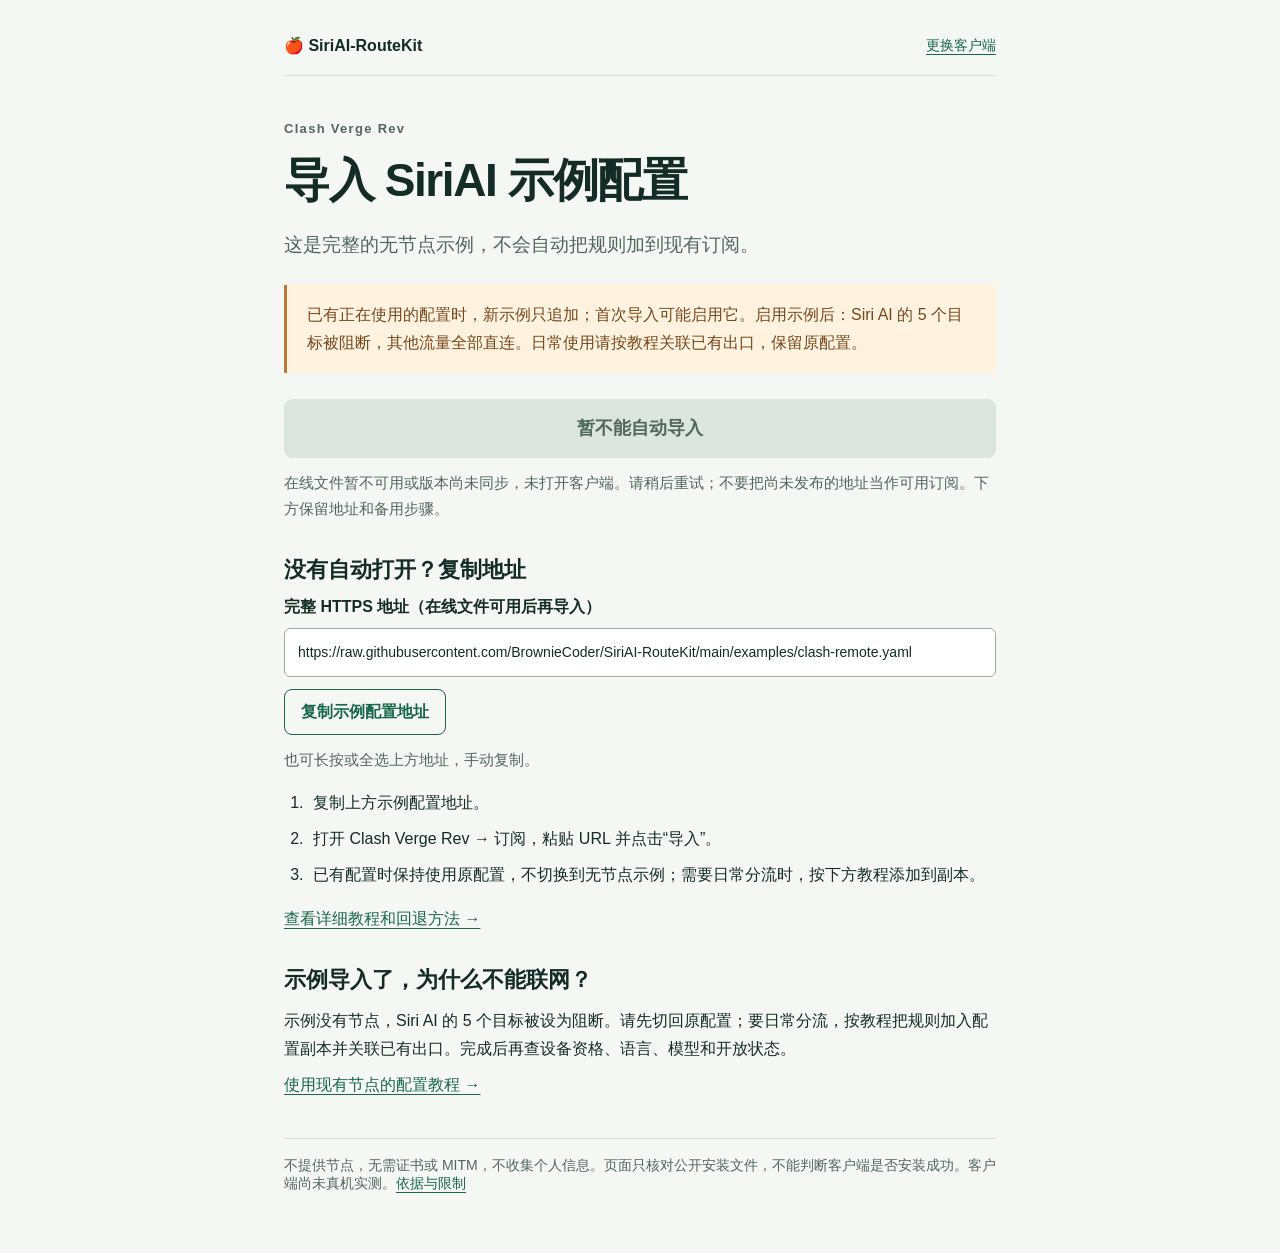
==== install/clash-verge-rev.html @ 9b333326 "feat(install): add client landing pages and installation-first guides" ====
<!doctype html>
<html lang="zh-CN">
<head><meta charset="utf-8"><meta name="viewport" content="width=device-width,initial-scale=1"><title>导入 SiriAI 示例配置 · SiriAI-RouteKit</title><link rel="stylesheet" href="style.css"><script src="install.js" defer></script></head>
<body data-client="clash-verge-rev"><main>
<header><strong>🍎 SiriAI-RouteKit</strong><a href="index.html">更换客户端</a></header>
<p class="eyebrow">Clash Verge Rev</p><h1>导入 SiriAI 示例配置</h1><p class="intro">这是完整的无节点示例，不会自动把规则加到现有订阅。</p>
<p class="notice">已有正在使用的配置时，新示例只追加；首次导入可能启用它。启用示例后：Siri AI 的 5 个目标被阻断，其他流量全部直连。日常使用请按教程关联已有出口，保留原配置。</p>
<div class="actions"><a class="primary" id="open-client" role="button" aria-disabled="true" tabindex="0">正在检查在线文件…</a><p class="status" id="status" role="status">正在检查在线文件；不可用时不会启动客户端。</p></div>
<noscript><p class="notice">浏览器未启用 JavaScript。请使用下方地址手动导入；若地址返回 404，说明在线资源尚未发布。无需更改浏览器权限。</p></noscript>
<section aria-labelledby="fallback"><h2 id="fallback">没有自动打开？复制地址</h2>
<label for="resource-url">完整 HTTPS 地址（在线文件可用后再导入）</label><input id="resource-url" type="url" value="https://raw.githubusercontent.com/BrownieCoder/SiriAI-RouteKit/main/examples/clash-remote.yaml" readonly spellcheck="false">
<button id="copy-url" type="button" hidden>复制示例配置地址</button><p id="copy-status" class="status" role="status">也可长按或全选上方地址，手动复制。</p>
<ol><li>复制上方示例配置地址。</li><li>打开 Clash Verge Rev → 订阅，粘贴 URL 并点击“导入”。</li><li>已有配置时保持使用原配置，不切换到无节点示例；需要日常分流时，按下方教程添加到副本。</li></ol>
<p><a href="https://github.com/BrownieCoder/SiriAI-RouteKit/blob/main/docs/Clash-Meta教程.md">查看详细教程和回退方法 →</a></p></section>
<section><h2>示例导入了，为什么不能联网？</h2><p>示例没有节点，Siri AI 的 5 个目标被设为阻断。请先切回原配置；要日常分流，按教程把规则加入配置副本并关联已有出口。完成后再查设备资格、语言、模型和开放状态。</p><a href="https://github.com/BrownieCoder/SiriAI-RouteKit/blob/main/docs/Clash-Meta教程.md#在当前配置副本添加">使用现有节点的配置教程 →</a></section>
<footer>不提供节点，无需证书或 MITM，不收集个人信息。页面只核对公开安装文件，不能判断客户端是否安装成功。客户端尚未真机实测。<a href="https://github.com/BrownieCoder/SiriAI-RouteKit/blob/main/docs/客户端导入能力.md">依据与限制</a></footer>
</main></body></html>
---- install/style.css ----
:root{color-scheme:light;--ink:#132c25;--muted:#51665e;--accent:#17674a;--paper:#f4f7f3;--line:#d4dfd7;--warn:#73481c;font-family:-apple-system,BlinkMacSystemFont,"Segoe UI","PingFang SC","Microsoft YaHei",sans-serif;color:var(--ink);background:var(--paper)}
*{box-sizing:border-box}body{margin:0}main{max-width:760px;padding:36px 24px 60px;margin:auto}header{display:flex;align-items:center;justify-content:space-between;gap:12px;border-bottom:1px solid var(--line);padding-bottom:20px;margin-bottom:42px}header a{font-size:14px}a{color:var(--accent);text-underline-offset:4px}h1{font-size:clamp(30px,6vw,46px);line-height:1.2;letter-spacing:-.03em;margin:12px 0 20px}h2{font-size:22px;margin:0 0 12px}h3{font-size:19px;margin:0 0 8px}p,li{line-height:1.75}p{margin:12px 0}.intro{font-size:19px;color:var(--muted);max-width:34em}.eyebrow{font-size:13px;font-weight:650;letter-spacing:.1em;color:var(--muted)}.notice{padding:16px 20px;background:#fff2df;border-left:3px solid #b77a34;color:var(--warn);margin:24px 0}.choices{margin:32px 0}.choice{display:block;text-decoration:none;border-top:1px solid var(--line);padding:23px 4px}.choice:last-child{border-bottom:1px solid var(--line)}.choice span{display:block;color:var(--muted);font-size:15px;line-height:1.6}.choice:hover h2{text-decoration:underline}.actions{margin:26px 0}.primary,button{font:inherit;font-weight:600;display:inline-block;text-align:center;padding:15px 22px;border:1px solid var(--accent);border-radius:8px;background:var(--accent);color:white;text-decoration:none;cursor:pointer;line-height:1.5}.primary{width:100%;font-size:18px}.primary[aria-disabled="true"]{background:#dce5df;color:#51665e;border-color:#dce5df;cursor:default}button{background:transparent;color:var(--accent);padding:10px 16px}.status{font-size:15px;color:var(--muted);min-height:26px}section{margin:32px 0}label{display:block;font-weight:600;margin:0 0 10px}input{width:100%;padding:13px;font-size:14px;line-height:1.5;border:1px solid #9bafa3;border-radius:6px;background:white;color:var(--ink);margin:0 0 12px}ol{padding-left:24px}li{padding-left:5px;margin:8px 0}.small,footer{font-size:14px;color:var(--muted)}footer{border-top:1px solid var(--line);padding-top:18px;margin-top:42px}a:focus-visible,button:focus-visible,input:focus-visible{outline:3px solid #c07913;outline-offset:4px}[hidden]{display:none!important}code{overflow-wrap:anywhere} @media(max-width:460px){main{padding:22px 18px 40px}header{margin-bottom:30px}.notice{padding:13px 15px}button{width:100%}}
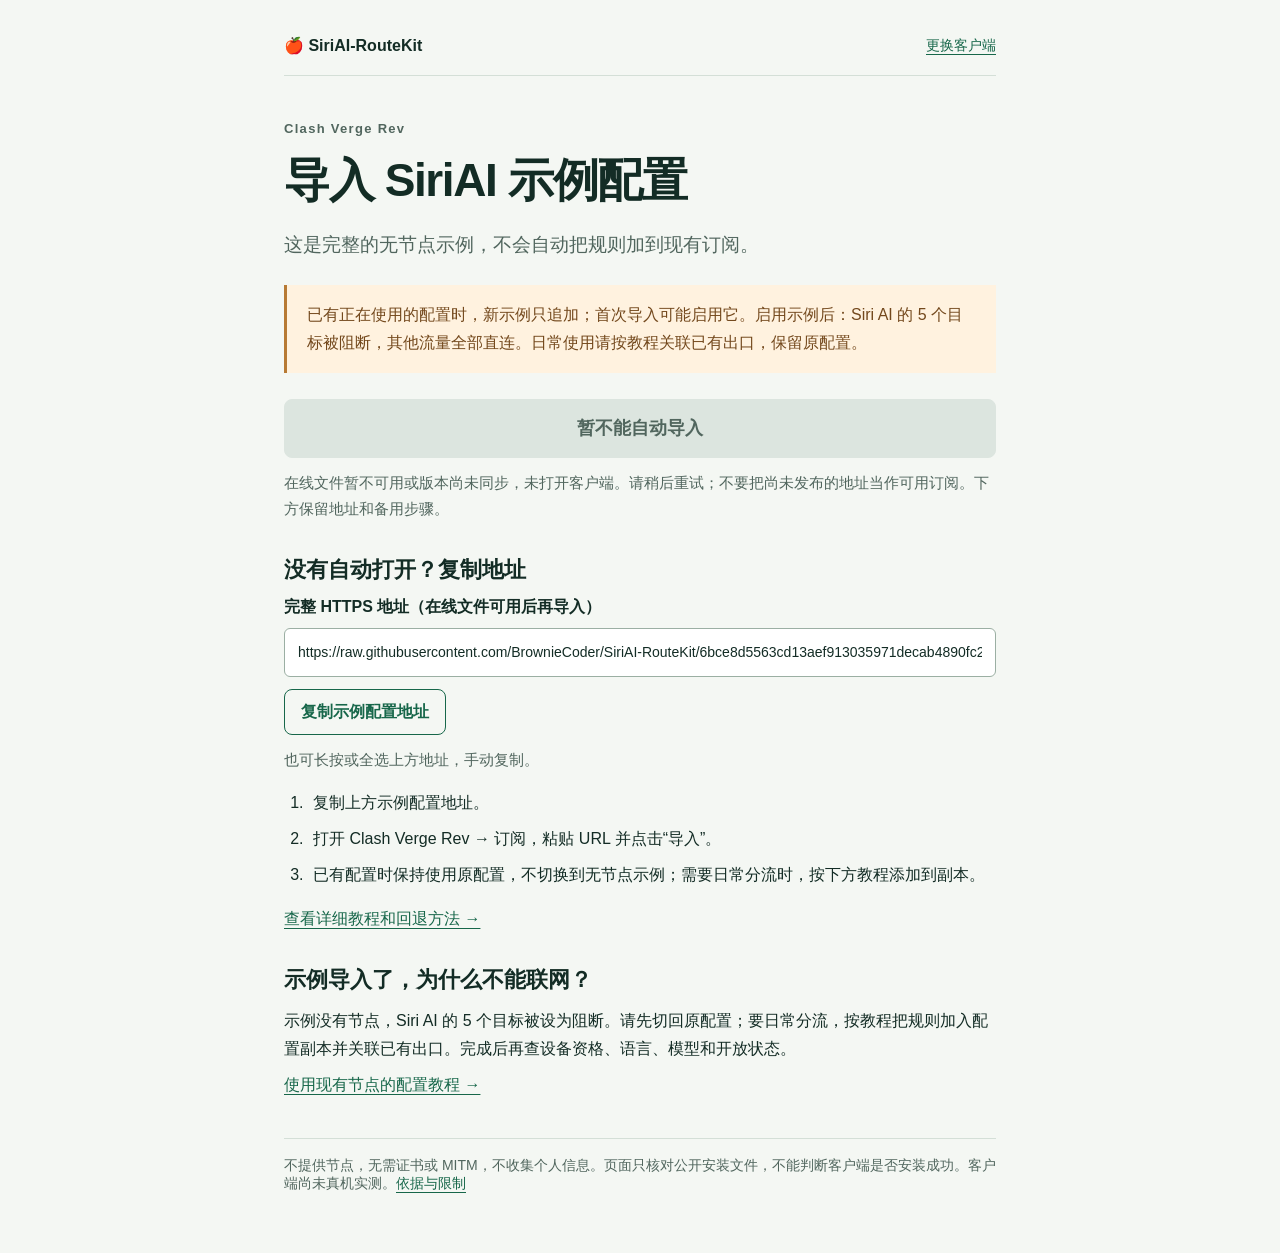
==== commit dddc70bf: "fix(install): pin verification and import to immutable assets" ====
--- a/install/clash-verge-rev.html
+++ b/install/clash-verge-rev.html
@@ -8,7 +8,7 @@
 <div class="actions"><a class="primary" id="open-client" role="button" aria-disabled="true" tabindex="0">正在检查在线文件…</a><p class="status" id="status" role="status">正在检查在线文件；不可用时不会启动客户端。</p></div>
 <noscript><p class="notice">浏览器未启用 JavaScript。请使用下方地址手动导入；若地址返回 404，说明在线资源尚未发布。无需更改浏览器权限。</p></noscript>
 <section aria-labelledby="fallback"><h2 id="fallback">没有自动打开？复制地址</h2>
-<label for="resource-url">完整 HTTPS 地址（在线文件可用后再导入）</label><input id="resource-url" type="url" value="https://raw.githubusercontent.com/BrownieCoder/SiriAI-RouteKit/main/examples/clash-remote.yaml" readonly spellcheck="false">
+<label for="resource-url">完整 HTTPS 地址（在线文件可用后再导入）</label><input id="resource-url" type="url" value="https://raw.githubusercontent.com/BrownieCoder/SiriAI-RouteKit/6bce8d5563cd13aef913035971decab4890fc267/examples/clash-remote.yaml" readonly spellcheck="false">
 <button id="copy-url" type="button" hidden>复制示例配置地址</button><p id="copy-status" class="status" role="status">也可长按或全选上方地址，手动复制。</p>
 <ol><li>复制上方示例配置地址。</li><li>打开 Clash Verge Rev → 订阅，粘贴 URL 并点击“导入”。</li><li>已有配置时保持使用原配置，不切换到无节点示例；需要日常分流时，按下方教程添加到副本。</li></ol>
 <p><a href="https://github.com/BrownieCoder/SiriAI-RouteKit/blob/main/docs/Clash-Meta教程.md">查看详细教程和回退方法 →</a></p></section>
